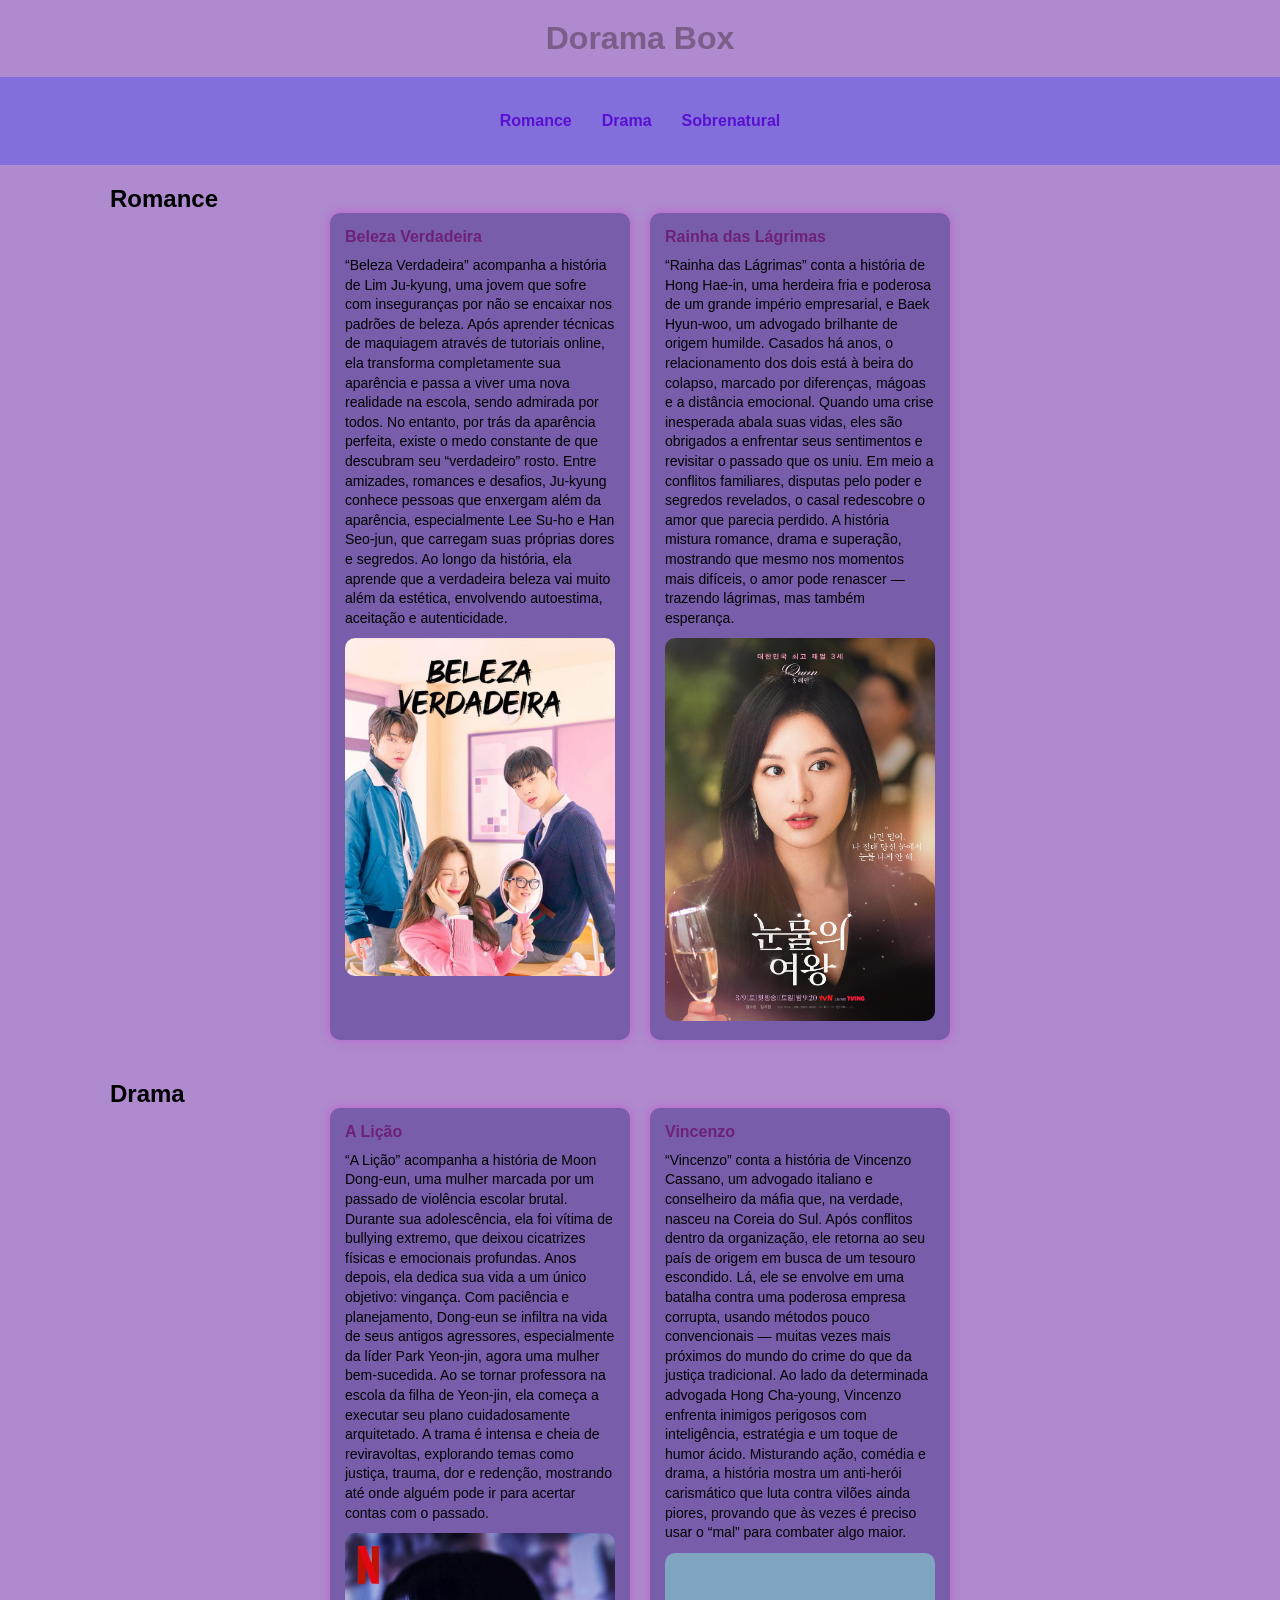
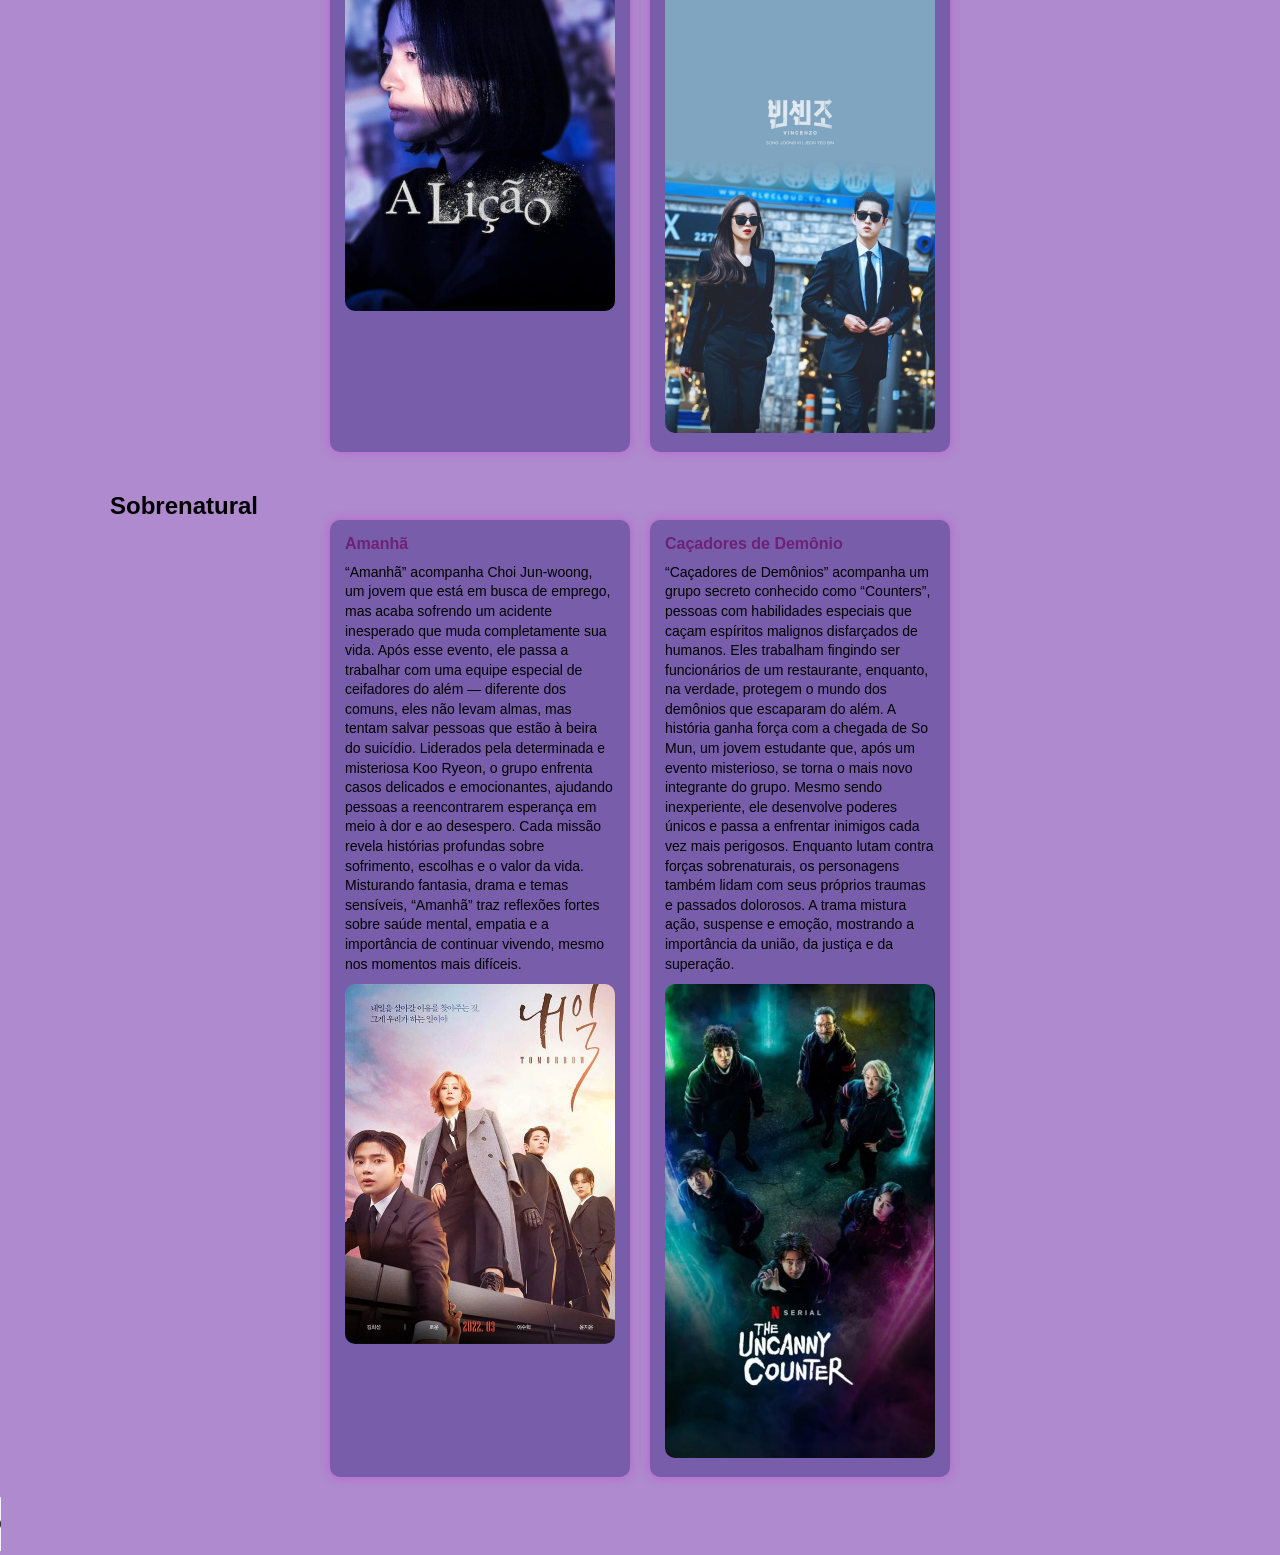
==== index.html @ b6b3b0fd "first commit" ====
<!DOCTYPE html>
<html lang="pt-br">
<head>
    <meta charset="UTF-8">
    <meta name="viewport" content="width=device-width, initial-scale=1.0">
    <title>Dorama Box</title>
    <link rel="stylesheet" href="src/css/style.css">
</head>
<body>

  <h1>Dorama Box</h1>
  
  <header>
    <div class="container">
      <ul>
        <li><a href="#romance">Romance</a></li>
        <li><a href="#drama">Drama</a></li>
        <li><a href="#sobrenatural">Sobrenatural</a></li>
      </ul>
    </div>
  </header>

  
  <section id="romance">
    <div class="container">
      <h2>Romance</h2>

      <div class="cards-container">
        <div class="card">
          <h4>Beleza Verdadeira</h4>
          <p>“Beleza Verdadeira” acompanha a história de Lim Ju-kyung, uma jovem que sofre com inseguranças por não se encaixar nos padrões de beleza. Após aprender técnicas de maquiagem através de tutoriais online, ela transforma completamente sua aparência e passa a viver uma nova realidade na escola, sendo admirada por todos. No entanto, por trás da aparência perfeita, existe o medo constante de que descubram seu “verdadeiro” rosto.

          Entre amizades, romances e desafios, Ju-kyung conhece pessoas que enxergam além da aparência, especialmente Lee Su-ho e Han Seo-jun, que carregam suas próprias dores e segredos. Ao longo da história, ela aprende que a verdadeira beleza vai muito além da estética, envolvendo autoestima, aceitação e autenticidade.</p>
          <img src="src/img/beleza verdadeira.jpg" alt="Beleza Verdadeira">
        </div>

        <div class="card">
          <h4>Rainha das Lágrimas</h4>
          <p>“Rainha das Lágrimas” conta a história de Hong Hae-in, uma herdeira fria e poderosa de um grande império empresarial, e Baek Hyun-woo, um advogado brilhante de origem humilde. Casados há anos, o relacionamento dos dois está à beira do colapso, marcado por diferenças, mágoas e a distância emocional.

         Quando uma crise inesperada abala suas vidas, eles são obrigados a enfrentar seus sentimentos e revisitar o passado que os uniu. Em meio a conflitos familiares, disputas pelo poder e segredos revelados, o casal redescobre o amor que parecia perdido.

         A história mistura romance, drama e superação, mostrando que mesmo nos momentos mais difíceis, o amor pode renascer — trazendo lágrimas, mas também esperança.</p>
          <img src="src/img/rainha das lagrimas.jpg" alt="Rainha das Lágrimas">
        </div>
      </div>

    </div>
  </section>

  <section id="drama">
    <div class="container">
      <h2>Drama</h2>

      <div class="cards-container">
        <div class="card">
          <h4>A Lição</h4>
          <p>“A Lição” acompanha a história de Moon Dong-eun, uma mulher marcada por um passado de violência escolar brutal. Durante sua adolescência, ela foi vítima de bullying extremo, que deixou cicatrizes físicas e emocionais profundas. Anos depois, ela dedica sua vida a um único objetivo: vingança.

         Com paciência e planejamento, Dong-eun se infiltra na vida de seus antigos agressores, especialmente da líder Park Yeon-jin, agora uma mulher bem-sucedida. Ao se tornar professora na escola da filha de Yeon-jin, ela começa a executar seu plano cuidadosamente arquitetado.

         A trama é intensa e cheia de reviravoltas, explorando temas como justiça, trauma, dor e redenção, mostrando até onde alguém pode ir para acertar contas com o passado.</p>
          <img src="src/img/A liçao.jpg" alt="A Lição">
        </div>

        <div class="card">
          <h4>Vincenzo</h4>
          <p>“Vincenzo” conta a história de Vincenzo Cassano, um advogado italiano e conselheiro da máfia que, na verdade, nasceu na Coreia do Sul. Após conflitos dentro da organização, ele retorna ao seu país de origem em busca de um tesouro escondido.

         Lá, ele se envolve em uma batalha contra uma poderosa empresa corrupta, usando métodos pouco convencionais — muitas vezes mais próximos do mundo do crime do que da justiça tradicional. Ao lado da determinada advogada Hong Cha-young, Vincenzo enfrenta inimigos perigosos com inteligência, estratégia e um toque de humor ácido.

         Misturando ação, comédia e drama, a história mostra um anti-herói carismático que luta contra vilões ainda piores, provando que às vezes é preciso usar o “mal” para combater algo maior.</p>
          <img src="src/img/vincenzo.jpg" alt="Vincenzo">
        </div>
      </div>

    </div>
  </section>

  <section id="sobrenatural">
    <div class="container">
      <h2>Sobrenatural</h2>

      <div class="cards-container">
        <div class="card">
          <h4>Amanhã</h4>
          <p>“Amanhã” acompanha Choi Jun-woong, um jovem que está em busca de emprego, mas acaba sofrendo um acidente inesperado que muda completamente sua vida. Após esse evento, ele passa a trabalhar com uma equipe especial de ceifadores do além — diferente dos comuns, eles não levam almas, mas tentam salvar pessoas que estão à beira do suicídio.

         Liderados pela determinada e misteriosa Koo Ryeon, o grupo enfrenta casos delicados e emocionantes, ajudando pessoas a reencontrarem esperança em meio à dor e ao desespero. Cada missão revela histórias profundas sobre sofrimento, escolhas e o valor da vida.

         Misturando fantasia, drama e temas sensíveis, “Amanhã” traz reflexões fortes sobre saúde mental, empatia e a importância de continuar vivendo, mesmo nos momentos mais difíceis.</p>
          <img src="src/img/amanha.jpg" alt="Amanhã">
        </div>

        <div class="card">
          <h4>Caçadores de Demônio</h4>
          <p>“Caçadores de Demônios” acompanha um grupo secreto conhecido como “Counters”, pessoas com habilidades especiais que caçam espíritos malignos disfarçados de humanos. Eles trabalham fingindo ser funcionários de um restaurante, enquanto, na verdade, protegem o mundo dos demônios que escaparam do além.

          A história ganha força com a chegada de So Mun, um jovem estudante que, após um evento misterioso, se torna o mais novo integrante do grupo. Mesmo sendo inexperiente, ele desenvolve poderes únicos e passa a enfrentar inimigos cada vez mais perigosos.

         Enquanto lutam contra forças sobrenaturais, os personagens também lidam com seus próprios traumas e passados dolorosos. A trama mistura ação, suspense e emoção, mostrando a importância da união, da justiça e da superação.</p>
          <img src="src/img/caçadores de demonio.jpg" alt="Caçadores de Demônio">
        </div>
      </div>

    </div>
  </section>
     <audio controls autoplay loop>
      <source src="src/audio/dorama.audio.mpeg" type="audio/mpeg">
      ></audio>
</body>
</html>
---- src/css/style.css ----
* {
  margin: 0;
  padding: 0;
  box-sizing: border-box;
}

body {
  font-family: Arial, sans-serif;
  color: black;
    background-color: #af8ace;
}

h1 {
  text-align: center;
  padding: 20px;
  color: #1d080c59;
}

header {
  background-color: #836fdb;
  padding: 15px 0;
}

header ul {
  display: flex;
  justify-content: center;
  gap: 30px;
  list-style: none;
}

header a {
  text-decoration: none;
  color: #5a10d1;
  font-weight: bold;
  transition: 0.3s;
}

header a:hover {
  color: #0c0304;
}

.container {
  max-width: 1100px;
  margin: auto;
  padding: 20px;
}

.cards-container {
  display: flex;
  flex-wrap: wrap;
  gap: 20px;
  justify-content: center;
}

.card {
  background-color: #785daa;
  width: 300px;
  padding: 15px;
  border-radius: 10px;
  transition: 0.3s;
  box-shadow: 0 0 10px rgba(209, 47, 214, 0.5);
}

.card:hover {
  transform: scale(1.05);
}


.card img {
  width: 100%;
  border-radius: 10px;
  margin-top: 10px;
}

.card h4 {
  margin-bottom: 10px;
  color: #6d2277;
}

.card p {
  font-size: 14px;
  line-height: 1.4;
}


@media (max-width: 768px) {
  .card {
    width: 90%;
  }

  header ul {
    flex-direction: column;
    align-items: center;
  }
}
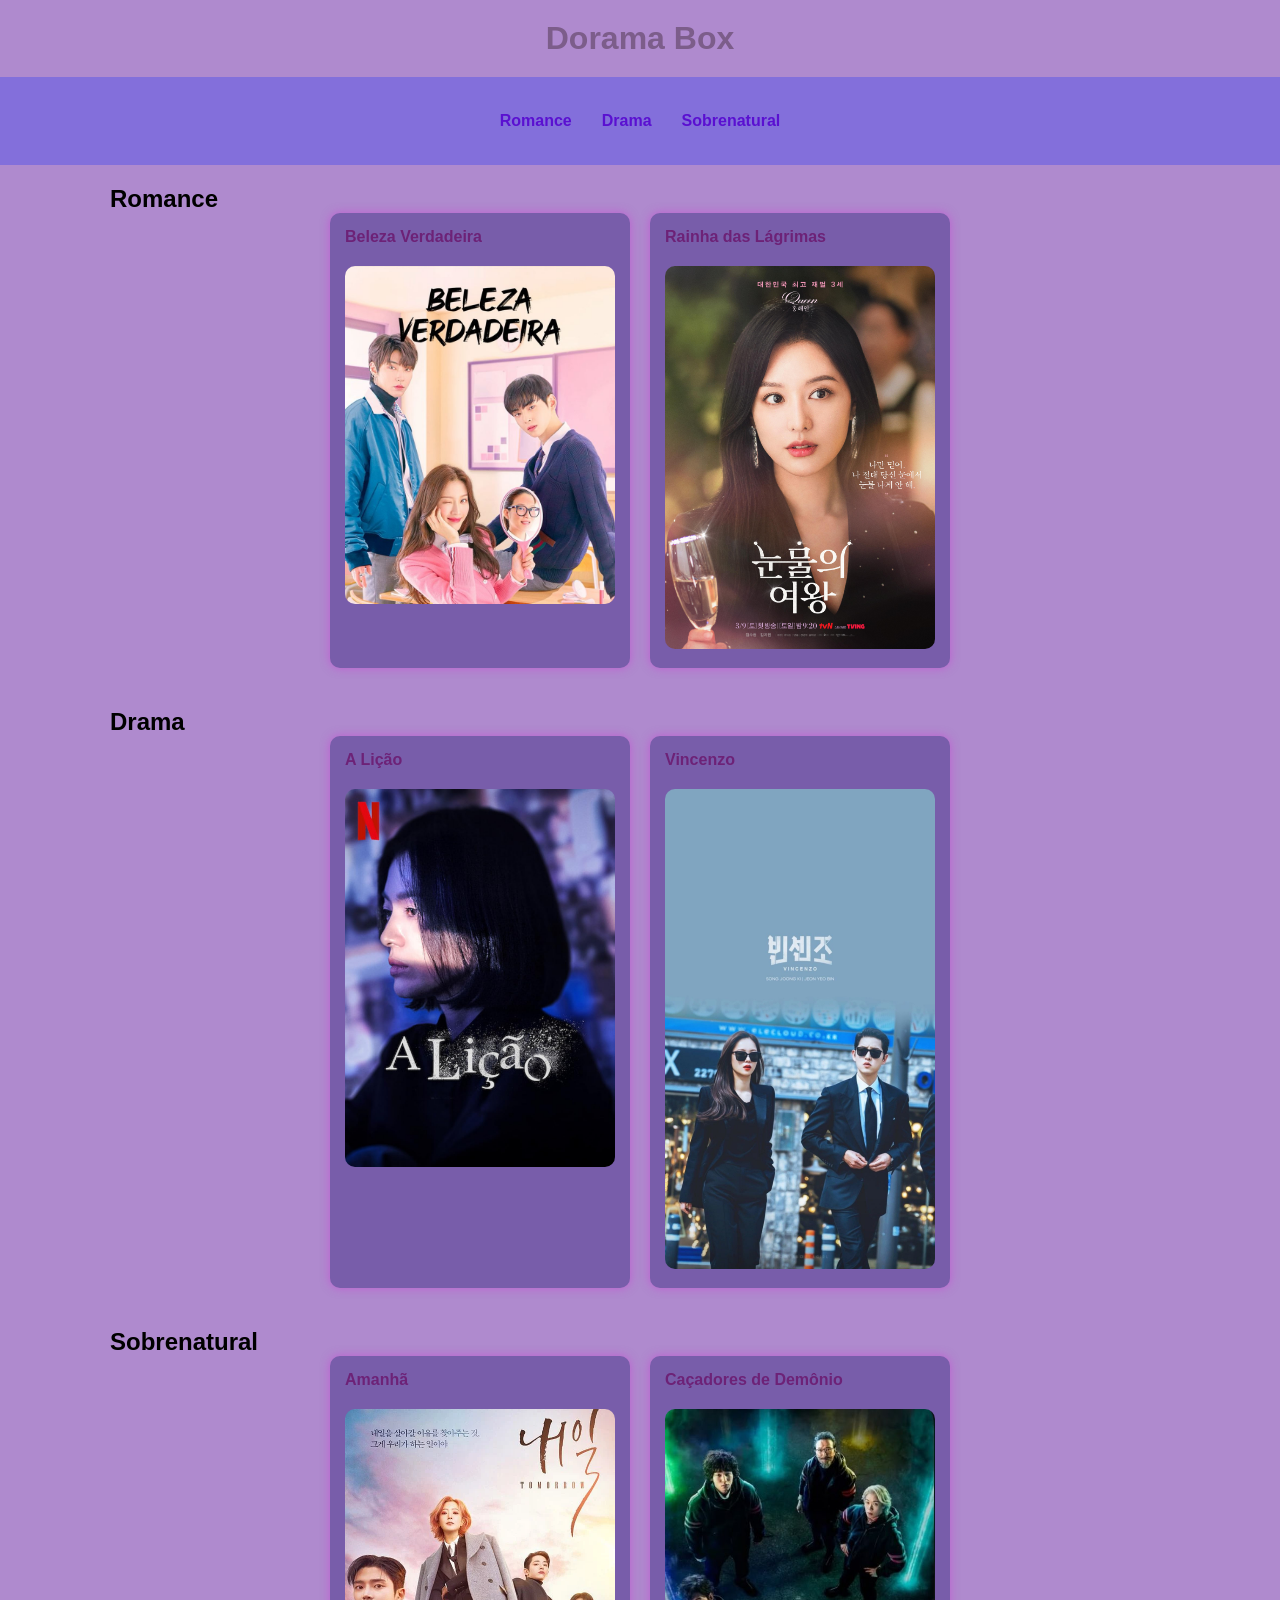
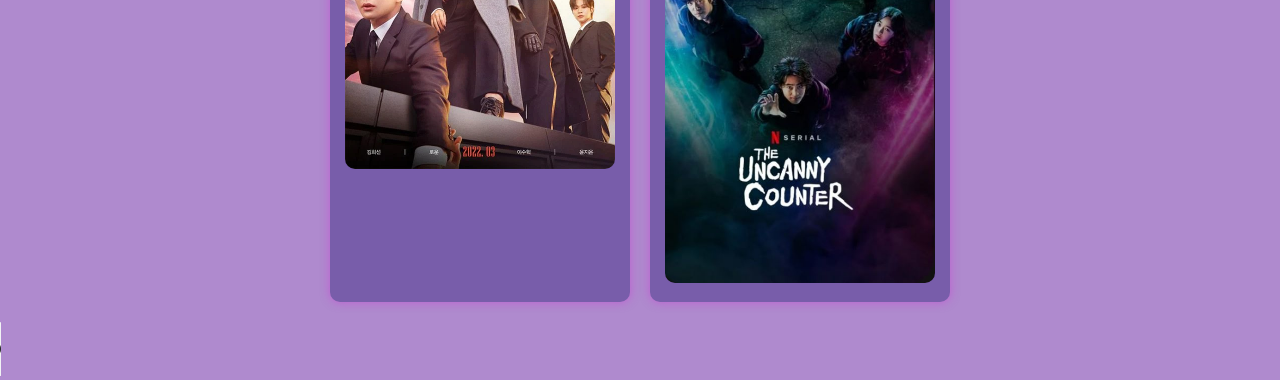
==== commit 66fabba8: "." ====
--- a/index.html
+++ b/index.html
@@ -107,6 +107,6 @@
   </section>
      <audio controls autoplay loop>
       <source src="src/audio/dorama.audio.mpeg" type="audio/mpeg">
-      ></audio>
+      </audio>
 </body>
 </html>
--- a/src/css/style.css
+++ b/src/css/style.css
@@ -60,7 +60,13 @@
   transition: 0.3s;
   box-shadow: 0 0 10px rgba(209, 47, 214, 0.5);
 }
+.card p {
+  display: none;
+}
 
+.card:hover p {
+  display: block;
+}
 .card:hover {
   transform: scale(1.05);
 }
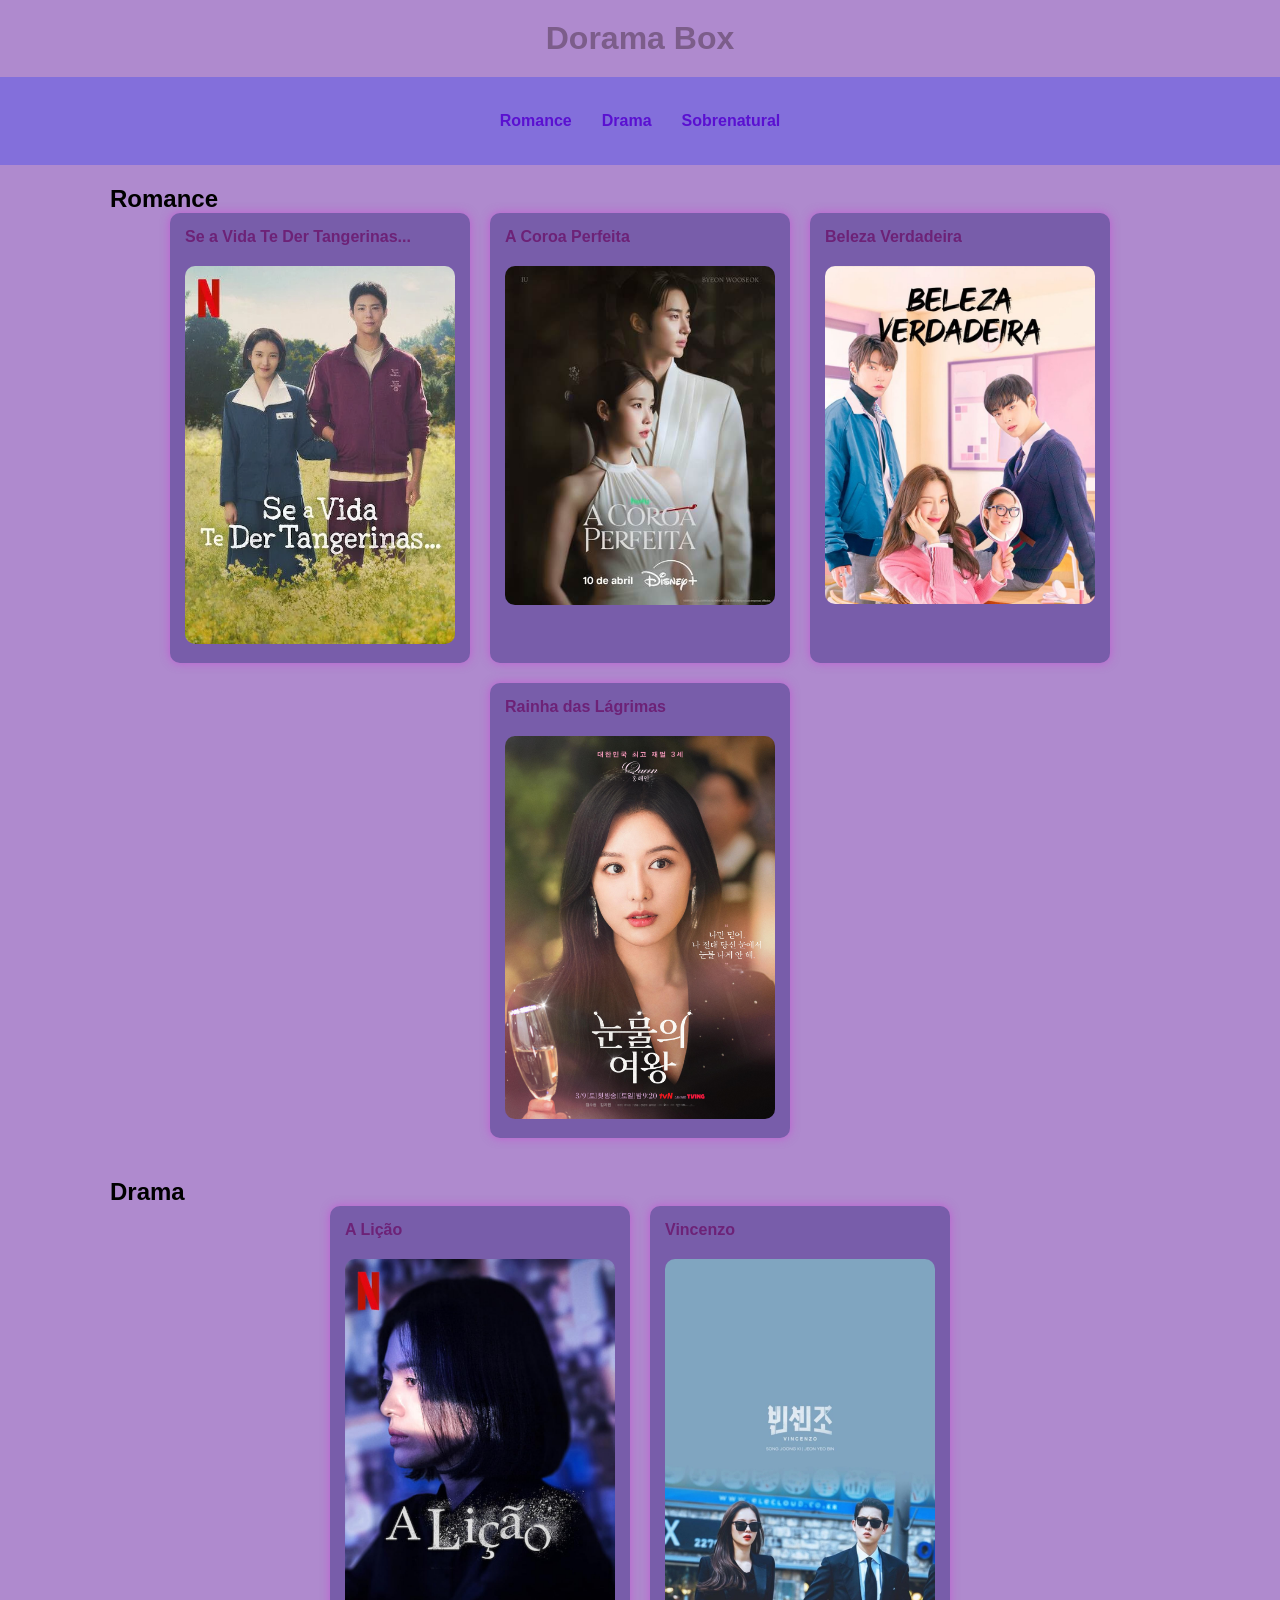
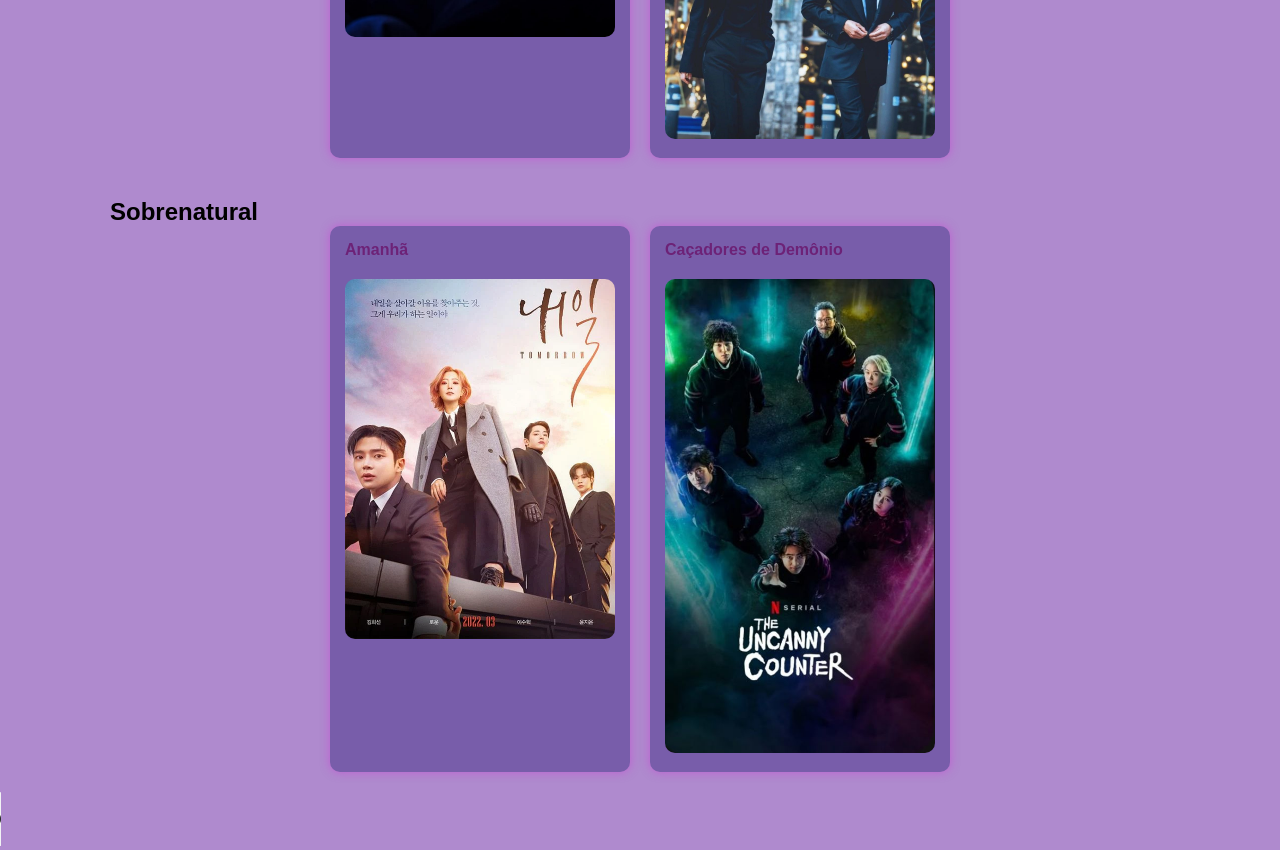
==== commit 275bad03: "nova atualizacao" ====
--- a/index.html
+++ b/index.html
@@ -24,16 +24,40 @@
   <section id="romance">
     <div class="container">
       <h2>Romance</h2>
+       <div class="cards-container">
+      <div class="card">
+        <h4>Se a Vida  Te Der Tangerinas...</h4>
+        <p>
+        Ambientado na encantadora ilha de Ilha de Jeju, o dorama acompanha a vida de Ae-sun, uma jovem rebelde, sonhadora e cheia de personalidade, que deseja se tornar poetisa mesmo enfrentando dificuldades desde cedo. Ao seu lado está Gwan-sik, um homem reservado, leal e trabalhador, que a ama profundamente, embora tenha dificuldade em expressar seus sentimentos.
 
-      <div class="cards-container">
-        <div class="card">
-          <h4>Beleza Verdadeira</h4>
+        A história percorre diferentes fases da vida dos dois, mostrando seus desafios, sacrifícios, conquistas e um romance intenso que atravessa o tempo. Entre momentos de alegria, dor e superação, o dorama revela como o amor, a família e as escolhas moldam quem nos tornamos.
+
+        Mais do que um simples romance, Se a Vida Te Der Tangerinas é uma jornada emocional sobre crescer, persistir e encontrar beleza mesmo nas dificuldades da vida.
+        </p>
+        <img src="src/img/se-a-vida-te-der-tang.jpg" alt="Se a Vida Te Der Tangerinas">
+      </div>
+      <div class="card">
+        <h4>A Coroa Perfeita</h4>
+        <p>
+         Ela tem tudo… menos o que mais quer.
+         Ele tem o que todos desejam… mas não pode viver.
+
+         Em uma Coreia do Sul moderna onde a monarquia ainda dita regras, Seong Hui-ju (IU) é uma herdeira chaebol determinada a conquistar o status que o dinheiro não compra. Do outro lado, o príncipe Yi An (Byeon Woo-seok) vive preso a uma vida sem escolhas, carregando o peso de um título que mais parece uma prisão.
+
+         Quando os dois entram em um casamento por contrato, o que começa como um acordo estratégico logo se transforma em algo muito mais profundo.
+
+         Entre jogos de poder, aparências e expectativas da realeza…
+        surge um sentimento que nenhum dos dois estava preparado para enfrentar.
+        </p>
+        <img src="src/img/a_coroa_.jpeg" alt="A Coroa Perfeita">
+      </div>
+      <div class="card">
+        <h4>Beleza Verdadeira</h4>
           <p>“Beleza Verdadeira” acompanha a história de Lim Ju-kyung, uma jovem que sofre com inseguranças por não se encaixar nos padrões de beleza. Após aprender técnicas de maquiagem através de tutoriais online, ela transforma completamente sua aparência e passa a viver uma nova realidade na escola, sendo admirada por todos. No entanto, por trás da aparência perfeita, existe o medo constante de que descubram seu “verdadeiro” rosto.
 
           Entre amizades, romances e desafios, Ju-kyung conhece pessoas que enxergam além da aparência, especialmente Lee Su-ho e Han Seo-jun, que carregam suas próprias dores e segredos. Ao longo da história, ela aprende que a verdadeira beleza vai muito além da estética, envolvendo autoestima, aceitação e autenticidade.</p>
           <img src="src/img/beleza verdadeira.jpg" alt="Beleza Verdadeira">
         </div>
-
         <div class="card">
           <h4>Rainha das Lágrimas</h4>
           <p>“Rainha das Lágrimas” conta a história de Hong Hae-in, uma herdeira fria e poderosa de um grande império empresarial, e Baek Hyun-woo, um advogado brilhante de origem humilde. Casados há anos, o relacionamento dos dois está à beira do colapso, marcado por diferenças, mágoas e a distância emocional.
--- a/src/css/style.css
+++ b/src/css/style.css
@@ -45,7 +45,7 @@
   padding: 20px;
 }
 
-.cards-container {
+.cards-container{
   display: flex;
   flex-wrap: wrap;
   gap: 20px;
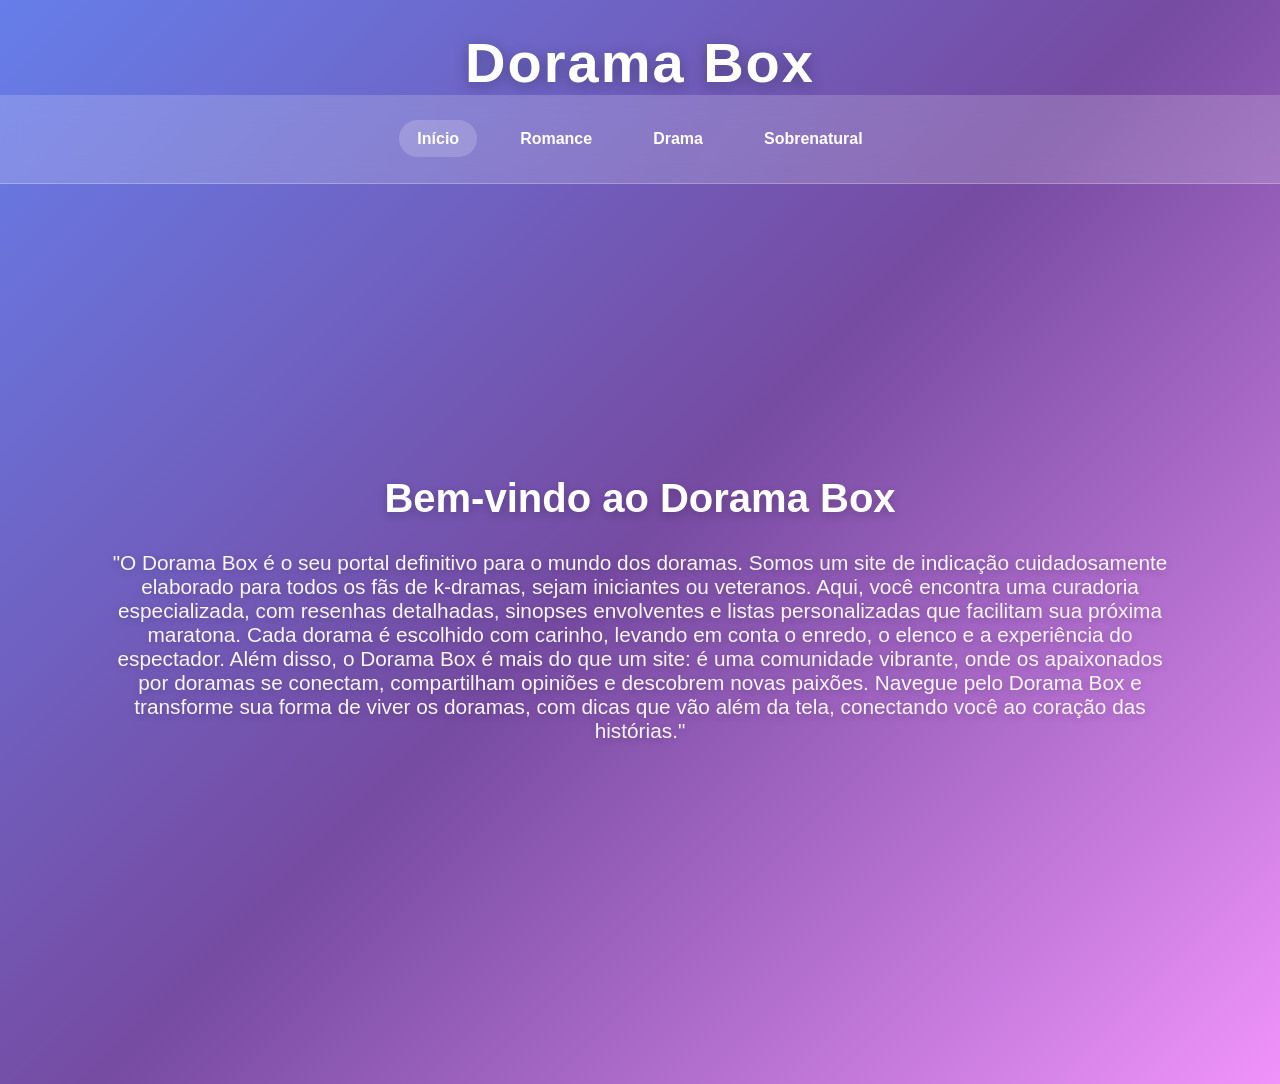
==== commit 9ff020ce: "atualizacao" ====
--- a/index.html
+++ b/index.html
@@ -9,128 +9,26 @@
 <body>
 
   <h1>Dorama Box</h1>
-  
+
   <header>
     <div class="container">
       <ul>
-        <li><a href="#romance">Romance</a></li>
-        <li><a href="#drama">Drama</a></li>
-        <li><a href="#sobrenatural">Sobrenatural</a></li>
+        <li><a href="index.html" class="active">Início</a></li>
+        <li><a href="romance.html">Romance</a></li>
+        <li><a href="drama.html">Drama</a></li>
+        <li><a href="sobrenatural.html">Sobrenatural</a></li>
       </ul>
     </div>
   </header>
 
-  
-  <section id="romance">
+  <main>
     <div class="container">
-      <h2>Romance</h2>
-       <div class="cards-container">
-      <div class="card">
-        <h4>Se a Vida  Te Der Tangerinas...</h4>
-        <p>
-        Ambientado na encantadora ilha de Ilha de Jeju, o dorama acompanha a vida de Ae-sun, uma jovem rebelde, sonhadora e cheia de personalidade, que deseja se tornar poetisa mesmo enfrentando dificuldades desde cedo. Ao seu lado está Gwan-sik, um homem reservado, leal e trabalhador, que a ama profundamente, embora tenha dificuldade em expressar seus sentimentos.
+      <h2>Bem-vindo ao Dorama Box</h2>
+      <p>"O Dorama Box é o seu portal definitivo para o mundo dos doramas. Somos um site de indicação cuidadosamente elaborado para todos os fãs de k-dramas, sejam iniciantes ou veteranos. Aqui, você encontra uma curadoria especializada, com resenhas detalhadas, sinopses envolventes e listas personalizadas que facilitam sua próxima maratona. Cada dorama é escolhido com carinho, levando em conta o enredo, o elenco e a experiência do espectador. Além disso, o Dorama Box é mais do que um site: é uma comunidade vibrante, onde os apaixonados por doramas se conectam, compartilham opiniões e descobrem novas paixões. Navegue pelo Dorama Box e transforme sua forma de viver os doramas, com dicas que vão além da tela, conectando você ao coração das histórias."</p>
+    </div>
+  </main>
 
-        A história percorre diferentes fases da vida dos dois, mostrando seus desafios, sacrifícios, conquistas e um romance intenso que atravessa o tempo. Entre momentos de alegria, dor e superação, o dorama revela como o amor, a família e as escolhas moldam quem nos tornamos.
-
-        Mais do que um simples romance, Se a Vida Te Der Tangerinas é uma jornada emocional sobre crescer, persistir e encontrar beleza mesmo nas dificuldades da vida.
-        </p>
-        <img src="src/img/se-a-vida-te-der-tang.jpg" alt="Se a Vida Te Der Tangerinas">
-      </div>
-      <div class="card">
-        <h4>A Coroa Perfeita</h4>
-        <p>
-         Ela tem tudo… menos o que mais quer.
-         Ele tem o que todos desejam… mas não pode viver.
-
-         Em uma Coreia do Sul moderna onde a monarquia ainda dita regras, Seong Hui-ju (IU) é uma herdeira chaebol determinada a conquistar o status que o dinheiro não compra. Do outro lado, o príncipe Yi An (Byeon Woo-seok) vive preso a uma vida sem escolhas, carregando o peso de um título que mais parece uma prisão.
-
-         Quando os dois entram em um casamento por contrato, o que começa como um acordo estratégico logo se transforma em algo muito mais profundo.
-
-         Entre jogos de poder, aparências e expectativas da realeza…
-        surge um sentimento que nenhum dos dois estava preparado para enfrentar.
-        </p>
-        <img src="src/img/a_coroa_.jpeg" alt="A Coroa Perfeita">
-      </div>
-      <div class="card">
-        <h4>Beleza Verdadeira</h4>
-          <p>“Beleza Verdadeira” acompanha a história de Lim Ju-kyung, uma jovem que sofre com inseguranças por não se encaixar nos padrões de beleza. Após aprender técnicas de maquiagem através de tutoriais online, ela transforma completamente sua aparência e passa a viver uma nova realidade na escola, sendo admirada por todos. No entanto, por trás da aparência perfeita, existe o medo constante de que descubram seu “verdadeiro” rosto.
-
-          Entre amizades, romances e desafios, Ju-kyung conhece pessoas que enxergam além da aparência, especialmente Lee Su-ho e Han Seo-jun, que carregam suas próprias dores e segredos. Ao longo da história, ela aprende que a verdadeira beleza vai muito além da estética, envolvendo autoestima, aceitação e autenticidade.</p>
-          <img src="src/img/beleza verdadeira.jpg" alt="Beleza Verdadeira">
-        </div>
-        <div class="card">
-          <h4>Rainha das Lágrimas</h4>
-          <p>“Rainha das Lágrimas” conta a história de Hong Hae-in, uma herdeira fria e poderosa de um grande império empresarial, e Baek Hyun-woo, um advogado brilhante de origem humilde. Casados há anos, o relacionamento dos dois está à beira do colapso, marcado por diferenças, mágoas e a distância emocional.
-
-         Quando uma crise inesperada abala suas vidas, eles são obrigados a enfrentar seus sentimentos e revisitar o passado que os uniu. Em meio a conflitos familiares, disputas pelo poder e segredos revelados, o casal redescobre o amor que parecia perdido.
-
-         A história mistura romance, drama e superação, mostrando que mesmo nos momentos mais difíceis, o amor pode renascer — trazendo lágrimas, mas também esperança.</p>
-          <img src="src/img/rainha das lagrimas.jpg" alt="Rainha das Lágrimas">
-        </div>
-      </div>
-
-    </div>
-  </section>
-
-  <section id="drama">
-    <div class="container">
-      <h2>Drama</h2>
-
-      <div class="cards-container">
-        <div class="card">
-          <h4>A Lição</h4>
-          <p>“A Lição” acompanha a história de Moon Dong-eun, uma mulher marcada por um passado de violência escolar brutal. Durante sua adolescência, ela foi vítima de bullying extremo, que deixou cicatrizes físicas e emocionais profundas. Anos depois, ela dedica sua vida a um único objetivo: vingança.
-
-         Com paciência e planejamento, Dong-eun se infiltra na vida de seus antigos agressores, especialmente da líder Park Yeon-jin, agora uma mulher bem-sucedida. Ao se tornar professora na escola da filha de Yeon-jin, ela começa a executar seu plano cuidadosamente arquitetado.
-
-         A trama é intensa e cheia de reviravoltas, explorando temas como justiça, trauma, dor e redenção, mostrando até onde alguém pode ir para acertar contas com o passado.</p>
-          <img src="src/img/A liçao.jpg" alt="A Lição">
-        </div>
-
-        <div class="card">
-          <h4>Vincenzo</h4>
-          <p>“Vincenzo” conta a história de Vincenzo Cassano, um advogado italiano e conselheiro da máfia que, na verdade, nasceu na Coreia do Sul. Após conflitos dentro da organização, ele retorna ao seu país de origem em busca de um tesouro escondido.
-
-         Lá, ele se envolve em uma batalha contra uma poderosa empresa corrupta, usando métodos pouco convencionais — muitas vezes mais próximos do mundo do crime do que da justiça tradicional. Ao lado da determinada advogada Hong Cha-young, Vincenzo enfrenta inimigos perigosos com inteligência, estratégia e um toque de humor ácido.
-
-         Misturando ação, comédia e drama, a história mostra um anti-herói carismático que luta contra vilões ainda piores, provando que às vezes é preciso usar o “mal” para combater algo maior.</p>
-          <img src="src/img/vincenzo.jpg" alt="Vincenzo">
-        </div>
-      </div>
-
-    </div>
-  </section>
-
-  <section id="sobrenatural">
-    <div class="container">
-      <h2>Sobrenatural</h2>
-
-      <div class="cards-container">
-        <div class="card">
-          <h4>Amanhã</h4>
-          <p>“Amanhã” acompanha Choi Jun-woong, um jovem que está em busca de emprego, mas acaba sofrendo um acidente inesperado que muda completamente sua vida. Após esse evento, ele passa a trabalhar com uma equipe especial de ceifadores do além — diferente dos comuns, eles não levam almas, mas tentam salvar pessoas que estão à beira do suicídio.
-
-         Liderados pela determinada e misteriosa Koo Ryeon, o grupo enfrenta casos delicados e emocionantes, ajudando pessoas a reencontrarem esperança em meio à dor e ao desespero. Cada missão revela histórias profundas sobre sofrimento, escolhas e o valor da vida.
-
-         Misturando fantasia, drama e temas sensíveis, “Amanhã” traz reflexões fortes sobre saúde mental, empatia e a importância de continuar vivendo, mesmo nos momentos mais difíceis.</p>
-          <img src="src/img/amanha.jpg" alt="Amanhã">
-        </div>
-
-        <div class="card">
-          <h4>Caçadores de Demônio</h4>
-          <p>“Caçadores de Demônios” acompanha um grupo secreto conhecido como “Counters”, pessoas com habilidades especiais que caçam espíritos malignos disfarçados de humanos. Eles trabalham fingindo ser funcionários de um restaurante, enquanto, na verdade, protegem o mundo dos demônios que escaparam do além.
-
-          A história ganha força com a chegada de So Mun, um jovem estudante que, após um evento misterioso, se torna o mais novo integrante do grupo. Mesmo sendo inexperiente, ele desenvolve poderes únicos e passa a enfrentar inimigos cada vez mais perigosos.
-
-         Enquanto lutam contra forças sobrenaturais, os personagens também lidam com seus próprios traumas e passados dolorosos. A trama mistura ação, suspense e emoção, mostrando a importância da união, da justiça e da superação.</p>
-          <img src="src/img/caçadores de demonio.jpg" alt="Caçadores de Demônio">
-        </div>
-      </div>
-
-    </div>
-  </section>
-     <audio controls autoplay loop>
-      <source src="src/audio/dorama.audio.mpeg" type="audio/mpeg">
-      </audio>
+     <audio id="bg-audio" src="src/audio/dorama.audio.mpeg" preload="auto" loop></audio>
+      <script src="src/js/script.js"></script>
 </body>
-</html>+</html>
--- a/src/css/style.css
+++ b/src/css/style.css
@@ -5,72 +5,196 @@
 }
 
 body {
-  font-family: Arial, sans-serif;
+  font-family: 'Segoe UI', Tahoma, Geneva, Verdana, sans-serif;
   color: black;
-    background-color: #af8ace;
+  background: linear-gradient(135deg, #667eea 0%, #764ba2 50%, #f093fb 100%);
+  min-height: 100vh;
 }
 
 h1 {
   text-align: center;
-  padding: 20px;
-  color: #1d080c59;
+  padding: 30px 20px 0;
+  color: #ffffff;
+  font-size: 3.5em;
+  text-shadow: 0 4px 15px rgba(0, 0, 0, 0.3);
+  letter-spacing: 2px;
 }
 
 header {
-  background-color: #836fdb;
+  background: rgba(255, 255, 255, 0.18);
+  backdrop-filter: blur(12px);
   padding: 15px 0;
+  position: sticky;
+  top: 0;
+  z-index: 10;
+  border-bottom: 1px solid rgba(255, 255, 255, 0.25);
 }
 
 header ul {
   display: flex;
   justify-content: center;
-  gap: 30px;
+  gap: 25px;
   list-style: none;
 }
 
 header a {
   text-decoration: none;
-  color: #5a10d1;
-  font-weight: bold;
-  transition: 0.3s;
-}
-
-header a:hover {
-  color: #0c0304;
+  color: #ffffff;
+  font-weight: 700;
+  padding: 10px 18px;
+  border-radius: 999px;
+  transition: all 0.25s ease;
+}
+
+header a:hover,
+header a.active {
+  background: rgba(255, 255, 255, 0.18);
+  transform: translateY(-2px);
+  color: #ffffff;
 }
 
 .container {
   max-width: 1100px;
   margin: auto;
   padding: 20px;
+  text-align: center;
+}
+
+main {
+  text-align: center;
+  padding: 80px 20px;
+  min-height: 100vh;
+  display: flex;
+  align-items: center;
+  justify-content: center;
+}
+
+main .container {
+  width: 100%;
+}
+
+main h2 {
+  font-size: 2.5em;
+  margin-bottom: 30px;
+  color: #ffffff;
+  text-shadow: 0 3px 10px rgba(0, 0, 0, 0.2);
+}
+
+main p {
+  font-size: 1.3em;
+  color: rgba(255, 255, 255, 0.95);
+  margin-bottom: 50px;
+  text-shadow: 0 2px 8px rgba(0, 0, 0, 0.2);
+}
+
+.category-links {
+  display: flex;
+  justify-content: center;
+  gap: 30px;
+  flex-wrap: wrap;
+}
+
+.category-link {
+  background: linear-gradient(135deg, #667eea 0%, #764ba2 100%);
+  color: #ffffff;
+  padding: 18px 45px;
+  text-decoration: none;
+  border-radius: 50px;
+  font-size: 1.2em;
+  font-weight: bold;
+  transition: all 0.3s ease;
+  box-shadow: 0 8px 25px rgba(0, 0, 0, 0.2);
+  border: 2px solid rgba(255, 255, 255, 0.3);
+  cursor: pointer;
+}
+
+.category-link:hover {
+  background: linear-gradient(135deg, #764ba2 0%, #f093fb 100%);
+  transform: translateY(-5px) scale(1.08);
+  box-shadow: 0 12px 35px rgba(0, 0, 0, 0.3);
+  border-color: rgba(255, 255, 255, 0.6);
 }
 
 .cards-container{
   display: flex;
   flex-wrap: wrap;
-  gap: 20px;
-  justify-content: center;
+  gap: 25px;
+  justify-content: center;
+  padding: 40px 20px;
+}
+
+section {
+  padding: 40px 0;
+}
+
+section h2 {
+  text-align: center;
+  font-size: 2.5em;
+  color: #ffffff;
+  margin-bottom: 40px;
+  text-shadow: 0 3px 10px rgba(0, 0, 0, 0.2);
 }
 
 .card {
-  background-color: #785daa;
-  width: 300px;
-  padding: 15px;
-  border-radius: 10px;
-  transition: 0.3s;
-  box-shadow: 0 0 10px rgba(209, 47, 214, 0.5);
-}
+  background: linear-gradient(135deg, #e1e0e6 0%, #f5f5f5 100%);
+  width: 280px;
+  padding: 20px;
+  border-radius: 15px;
+  transition: all 0.4s ease;
+  box-shadow: 0 10px 30px rgba(0, 0, 0, 0.25);
+  border: 1px solid rgba(255, 255, 255, 0.5);
+  overflow: hidden;
+}
+
+.card:hover {
+  transform: translateY(-15px) scale(1.08);
+  box-shadow: 0 20px 50px rgba(102, 126, 234, 0.4);
+}
+
 .card p {
   display: none;
 }
 
 .card:hover p {
   display: block;
-}
-.card:hover {
-  transform: scale(1.05);
-}
-
+  animation: fadeIn 0.3s ease;
+}
+
+@keyframes fadeIn {
+  from {
+    opacity: 0;
+  }
+  to {
+    opacity: 1;
+  }
+}
+
+.nav-buttons {
+  text-align: center;
+  padding: 20px;
+}
+
+.back-btn {
+  display: inline-block;
+  background: linear-gradient(135deg, #667eea 0%, #764ba2 100%);
+  color: #ffffff;
+  padding: 12px 30px;
+  text-decoration: none;
+  border-radius: 50px;
+  font-size: 1em;
+  font-weight: bold;
+  transition: all 0.3s ease;
+  box-shadow: 0 8px 25px rgba(0, 0, 0, 0.2);
+  border: 2px solid rgba(255, 255, 255, 0.3);
+  cursor: pointer;
+}
+
+.back-btn:hover {
+  background: linear-gradient(135deg, #764ba2 0%, #f093fb 100%);
+  transform: translateY(-3px) scale(1.05);
+  box-shadow: 0 12px 35px rgba(0, 0, 0, 0.3);
+  border-color: rgba(255, 255, 255, 0.6);
+}
 
 .card img {
   width: 100%;
@@ -80,14 +204,20 @@
 
 .card h4 {
   margin-bottom: 10px;
-  color: #6d2277;
+  color: #0d0c0e;
+  font-size: 1.2em;
 }
 
 .card p {
   font-size: 14px;
-  line-height: 1.4;
-}
-
+  line-height: 1.6;
+  color: #333;
+  display: none;
+}
+
+.card:hover p {
+  display: block;
+}
 
 @media (max-width: 768px) {
   .card {
@@ -98,4 +228,4 @@
     flex-direction: column;
     align-items: center;
   }
-}+}
